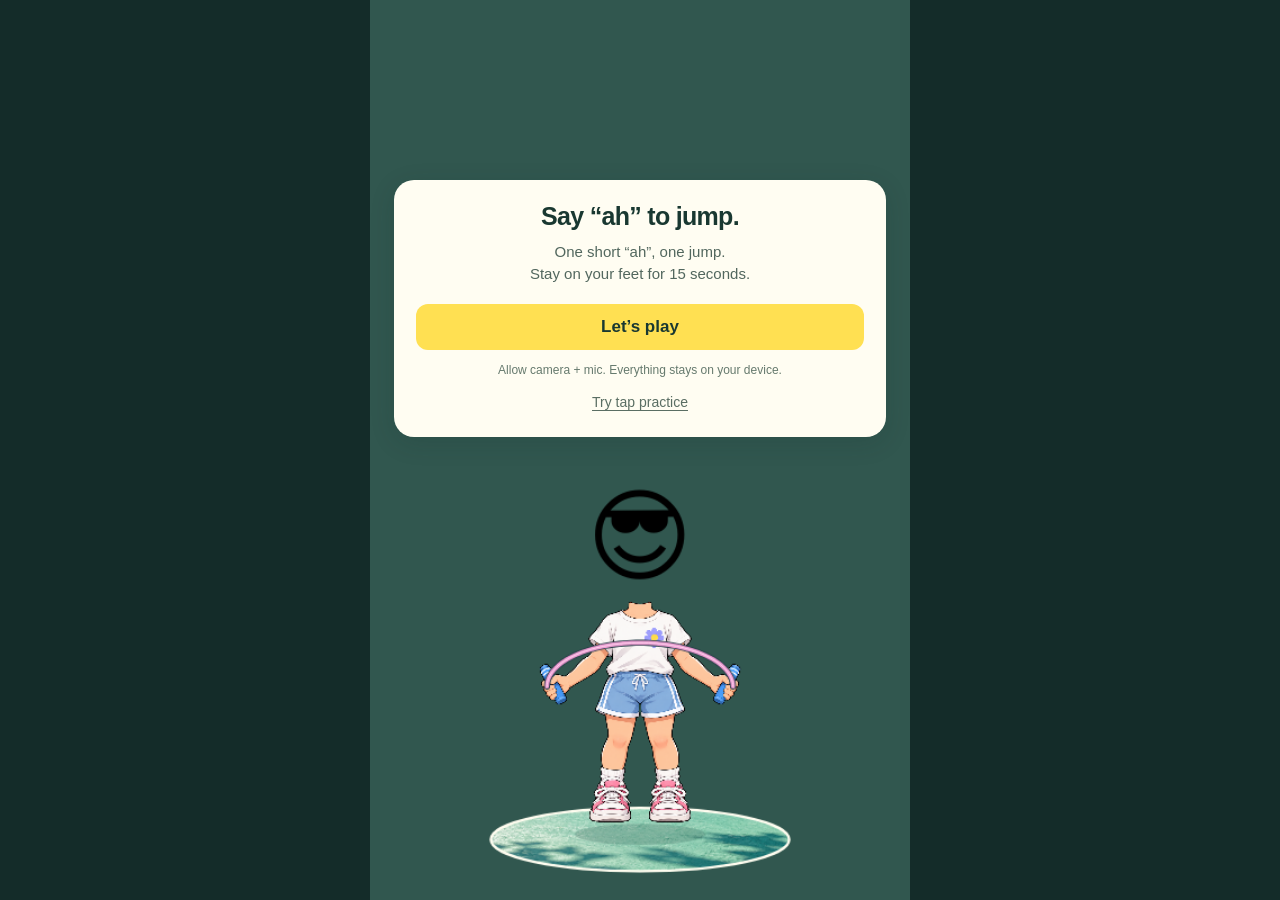
==== index.html @ 6514d91e "Publish Ah & Jump game files Co-Authored-By: Claude Fable 5.1 <noreply@anthropic.com>" ====
<!doctype html>
<html lang="en">
<head>
<meta charset="utf-8"><meta name="viewport" content="width=device-width,initial-scale=1,viewport-fit=cover"><meta name="theme-color" content="#142c29"><meta name="description" content="Say ah to jump. Keep your selfie character on its feet for 15 seconds."><title>Ah & Jump</title>
<link rel="icon" href="data:image/svg+xml,%3Csvg xmlns='http://www.w3.org/2000/svg' viewBox='0 0 40 40'%3E%3Crect width='40' height='40' rx='12' fill='%23ffe052'/%3E%3Ctext x='20' y='29' text-anchor='middle' font-size='30'%3E!%3C/text%3E%3C/svg%3E">
<link rel="stylesheet" href="./style.css?v=mic2">
</head>
<body><main class="shell" id="voice-app"><section class="phone" id="phone" aria-label="Ah and Jump game">
<div class="camera-tile" id="cameraTile" hidden><video id="camera" autoplay playsinline muted></video></div>
<canvas id="scene" width="480" height="840" aria-label="Jump rope game animation"></canvas>
<div class="hud" id="hud" hidden><div class="stat"><span>TIME LEFT</span><strong id="time">15.0<span>s</span></strong></div><div class="stat jumps"><span>JUMPS</span><strong id="score">0</strong></div></div>
<div class="countdown" id="countdown" aria-live="assertive" hidden></div>
<div class="pause-layer" id="pauseLayer" hidden><strong>Game paused</strong><p id="pauseReason"></p><button id="resume" hidden>Resume</button></div>
<div id="captureFlash" class="capture-flash"></div>
<div class="start-panel" id="startPanel"><h1>Say “ah” to jump.</h1><p>One short “ah”, one jump.<br>Stay on your feet for 15 seconds.</p><button class="primary" id="start">Let’s play</button><span class="privacy">Allow camera + mic. Everything stays on your device.</span><button class="text-button" id="practice">Try tap practice</button></div>
<div class="setup-panel" id="setupPanel" hidden><div class="spinner" id="spinner"></div><h2 id="setupTitle">Camera + microphone</h2><p id="setupText">Hold still and stay quiet for a moment.</p><button class="primary" id="setupMic" hidden>Enable microphone</button><button class="primary" id="retryCamera" hidden>Try again</button><button class="text-button" id="cancelSetup">Try tap practice</button></div>
<div class="mic-check" id="micCheck" hidden><h2>Say “ah” to start.</h2><p>One short sound. No need to shout.</p><div class="mic-meter" aria-label="Microphone level"><div id="micLevel"></div></div><button class="primary" id="enableMic" hidden>Enable microphone</button><button class="text-button" id="retryMic">Mic not responding? Try again</button></div>
<div class="play-controls" id="playControls" hidden><button class="jump-button" id="jump">Tap to jump · Space</button></div>
<div class="result-panel" id="resultPanel" hidden role="status"><span class="result-kicker" id="resultKicker"></span><h2 id="resultTitle">FACEPLANT!</h2><p id="resultMessage"></p><div class="result-stats"><div><strong id="resultTime">0.0s</strong><span>TIME</span></div><div><strong id="resultJumps">0</strong><span>JUMPS</span></div></div><button class="primary" id="replay">Try again</button><button class="text-button" id="retake">Retake selfie</button></div>
</section></main><script type="module" src="./app.mjs?v=no-coach"></script></body></html>
---- style.css ----
:root{font-family:ui-rounded,-apple-system,BlinkMacSystemFont,'Segoe UI',sans-serif;color:#193831;background:#142c29;font-synthesis:none}*{box-sizing:border-box}html,body{margin:0;width:100%;height:100%;overflow:hidden;overscroll-behavior:none}button{font:inherit;cursor:pointer;-webkit-tap-highlight-color:transparent}button:focus-visible{outline:3px solid #70c9ff;outline-offset:4px}[hidden]{display:none!important}.shell{position:fixed;inset:0 0 auto;height:100svh;height:var(--game-viewport-height,100dvh);display:flex;justify-content:center;overflow:hidden}.phone{position:relative;width:100%;height:100%;max-width:540px;overflow:hidden;isolation:isolate;background:#31574f}.camera-tile,#scene{position:absolute;inset:0;width:100%;height:100%}.camera-tile{pointer-events:none;overflow:hidden}.camera-tile video{display:block;width:100%;height:100%;object-fit:cover;transform:scaleX(-1)}.hud{position:absolute;top:max(24px,env(safe-area-inset-top));left:24px;right:24px;display:flex;justify-content:space-between;color:#fff;text-shadow:0 2px 6px #0009}.stat{display:flex;flex-direction:column;gap:3px}.stat>span{font-size:12px;letter-spacing:1px;font-weight:800}.stat strong{font-size:38px;font-weight:850;line-height:1;letter-spacing:-1px;font-variant-numeric:tabular-nums}.stat strong span{font-size:20px;margin-left:3px}.jumps{text-align:right}.start-panel,.setup-panel,.result-panel{position:absolute;left:24px;right:24px;top:20%;padding:22px;text-align:center;background:#fffdf2;border-radius:20px;box-shadow:0 6px 24px #102c2929}.start-panel h1,.setup-panel h2{font-size:25px;letter-spacing:-.7px;line-height:1.15;margin:0 0 10px}.start-panel p,.setup-panel p,.result-panel p{font-size:15px;line-height:1.5;margin:0 0 18px;color:#52675e}.primary,.pause-layer button{width:100%;border:0;border-radius:12px;padding:13px 18px;background:#ffe052;color:#193831;font-size:17px;font-weight:800}.primary:active{transform:scale(.98)}.text-button{display:block;margin:10px auto 0;padding:5px;border:0;background:none;color:#5a6e63;font-size:14px;text-decoration:underline;text-underline-offset:3px}.privacy{display:block;margin-top:12px;font-size:12px;line-height:1.4;color:#667a6e}.countdown{position:absolute;inset:25% 0 auto;text-align:center;font-size:112px;font-weight:900;color:#ffe052;-webkit-text-stroke:2px #193831;paint-order:stroke fill;text-shadow:3px 4px #193831;pointer-events:none}.countdown.pop{animation:pop .3s ease-out}@keyframes pop{from{transform:scale(1.2);opacity:.3}to{transform:scale(1);opacity:1}}.capture-flash{position:absolute;inset:0;background:white;opacity:0;pointer-events:none}.capture-flash.flash{animation:flash .35s ease-out}@keyframes flash{from{opacity:.7}to{opacity:0}}.spinner{width:20px;height:20px;border:3px solid #d8e1d8;border-top-color:#32503b;border-radius:50%;margin:0 auto 12px;animation:spin .8s linear infinite}@keyframes spin{to{transform:rotate(360deg)}}.play-controls{position:absolute;bottom:max(10px,env(safe-area-inset-bottom));left:0;right:0;text-align:center}.jump-button{border:0;border-radius:20px;background:#fffdf2e6;color:#193831;padding:10px 18px;font-weight:700;font-size:14px}.pause-layer{position:absolute;inset:0;z-index:10;background:#142c29bb;backdrop-filter:blur(4px);display:flex;flex-direction:column;align-items:center;justify-content:center;padding:40px;color:white;text-align:center}.pause-layer strong{font-size:25px}.pause-layer p{font-size:16px;line-height:1.5}.pause-layer button{max-width:220px}.result-panel{top:18%}.result-kicker{display:none}.result-panel h2{font-size:32px;letter-spacing:-1px;margin:0 0 10px;color:#e66b54}.result-panel.win h2{color:#254c37}.result-stats{display:flex;justify-content:center;gap:40px;margin:18px 0}.result-stats>div{display:flex;flex-direction:column;gap:4px}.result-stats strong{font-size:27px}.result-stats span{font-size:12px;font-weight:700;color:#667a6e}@media(max-height:600px){.start-panel,.setup-panel,.result-panel{top:15%;padding:16px}.start-panel h1{font-size:22px}.privacy{margin-top:8px}.start-panel p{margin-bottom:12px}}@media(prefers-reduced-motion:reduce){.countdown.pop,.capture-flash.flash{animation:none}}

/* Own the visible viewport, including when the host has transformed ancestors. */
#voice-app{position:fixed!important;top:var(--game-viewport-top,0px)!important;left:0!important;right:0!important;bottom:auto!important;margin:0!important;padding:0!important;border:0!important;width:100vw!important;max-width:none!important;height:var(--game-viewport-height,100dvh)!important;max-height:none!important;min-height:0!important;box-sizing:border-box!important;transform:none!important;display:flex!important;align-items:stretch!important;justify-content:center!important;background:#142c29;overflow:hidden!important;color:#193831}
#voice-app::backdrop{background:#142c29}
#voice-app>#phone{position:relative!important;inset:auto!important;margin:0!important;flex:0 0 100%;width:100%;height:100%!important;max-width:540px;transform:none!important;align-self:stretch!important}
#voice-app .camera-tile,#voice-app #scene{top:0!important;left:0!important;margin:0!important;display:block}
.mic-check{position:absolute;top:18%;left:24px;right:24px;padding:20px;border-radius:18px;text-align:center;background:#fffdf2}.mic-check h2{font-size:24px;margin:0 0 8px}.mic-check p{font-size:14px;margin:0 0 14px;color:#52675e}.mic-meter{height:6px;border-radius:6px;background:#dce5db;overflow:hidden;margin:0 12px 14px}.mic-meter>div{height:100%;background:#43a779;transform:scaleX(0);transform-origin:left}
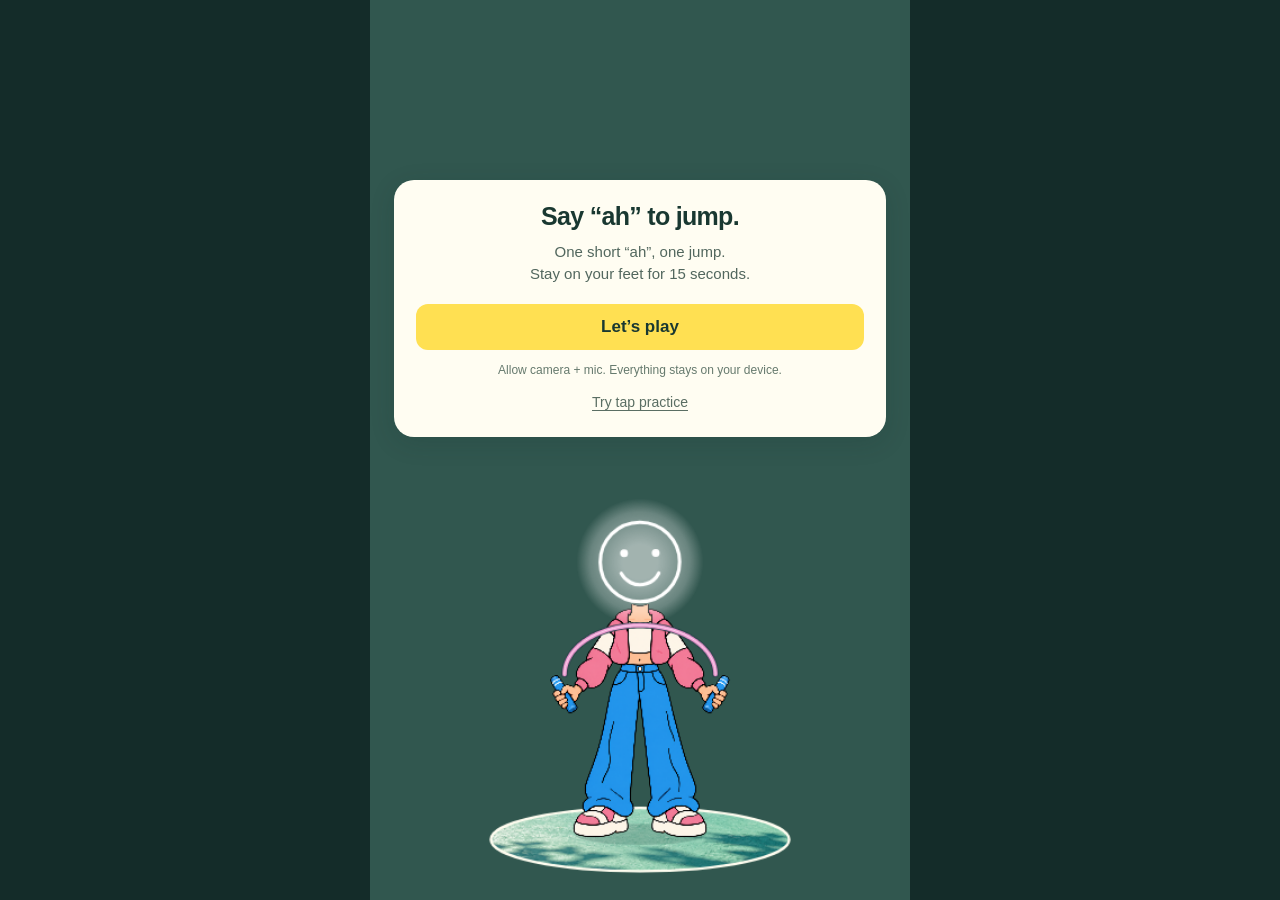
==== commit 985277b4: "Three outfits, per-body rope anchors, line-smiley placeholder head Co-Authored-By: Claude Fable 5.1 " ====
--- a/index.html
+++ b/index.html
@@ -17,4 +17,4 @@
 <div class="mic-check" id="micCheck" hidden><h2>Say “ah” to start.</h2><p>One short sound. No need to shout.</p><div class="mic-meter" aria-label="Microphone level"><div id="micLevel"></div></div><button class="primary" id="enableMic" hidden>Enable microphone</button><button class="text-button" id="retryMic">Mic not responding? Try again</button></div>
 <div class="play-controls" id="playControls" hidden><button class="jump-button" id="jump">Tap to jump · Space</button></div>
 <div class="result-panel" id="resultPanel" hidden role="status"><span class="result-kicker" id="resultKicker"></span><h2 id="resultTitle">FACEPLANT!</h2><p id="resultMessage"></p><div class="result-stats"><div><strong id="resultTime">0.0s</strong><span>TIME</span></div><div><strong id="resultJumps">0</strong><span>JUMPS</span></div></div><button class="primary" id="replay">Try again</button><button class="text-button" id="retake">Retake selfie</button></div>
-</section></main><script type="module" src="./app.mjs?v=no-coach"></script></body></html>
+</section></main><script type="module" src="./app.mjs?v=bodies3"></script></body></html>
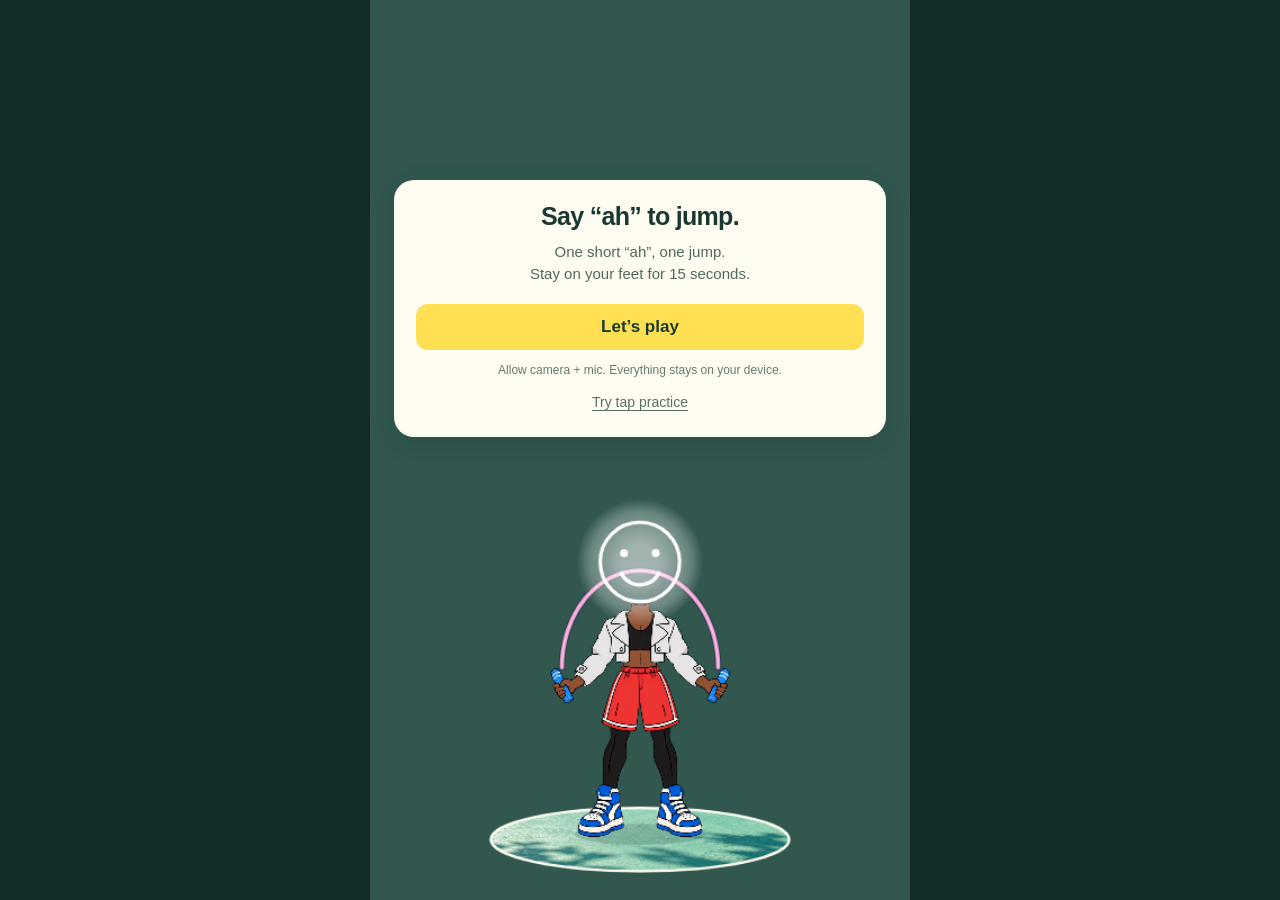
==== commit ed3d4420: "Rope swings back-to-front Co-Authored-By: Claude Fable 5.1 <noreply@anthropic.com>" ====
--- a/index.html
+++ b/index.html
@@ -17,4 +17,4 @@
 <div class="mic-check" id="micCheck" hidden><h2>Say “ah” to start.</h2><p>One short sound. No need to shout.</p><div class="mic-meter" aria-label="Microphone level"><div id="micLevel"></div></div><button class="primary" id="enableMic" hidden>Enable microphone</button><button class="text-button" id="retryMic">Mic not responding? Try again</button></div>
 <div class="play-controls" id="playControls" hidden><button class="jump-button" id="jump">Tap to jump · Space</button></div>
 <div class="result-panel" id="resultPanel" hidden role="status"><span class="result-kicker" id="resultKicker"></span><h2 id="resultTitle">FACEPLANT!</h2><p id="resultMessage"></p><div class="result-stats"><div><strong id="resultTime">0.0s</strong><span>TIME</span></div><div><strong id="resultJumps">0</strong><span>JUMPS</span></div></div><button class="primary" id="replay">Try again</button><button class="text-button" id="retake">Retake selfie</button></div>
-</section></main><script type="module" src="./app.mjs?v=bodies3"></script></body></html>
+</section></main><script type="module" src="./app.mjs?v=rope-fwd"></script></body></html>
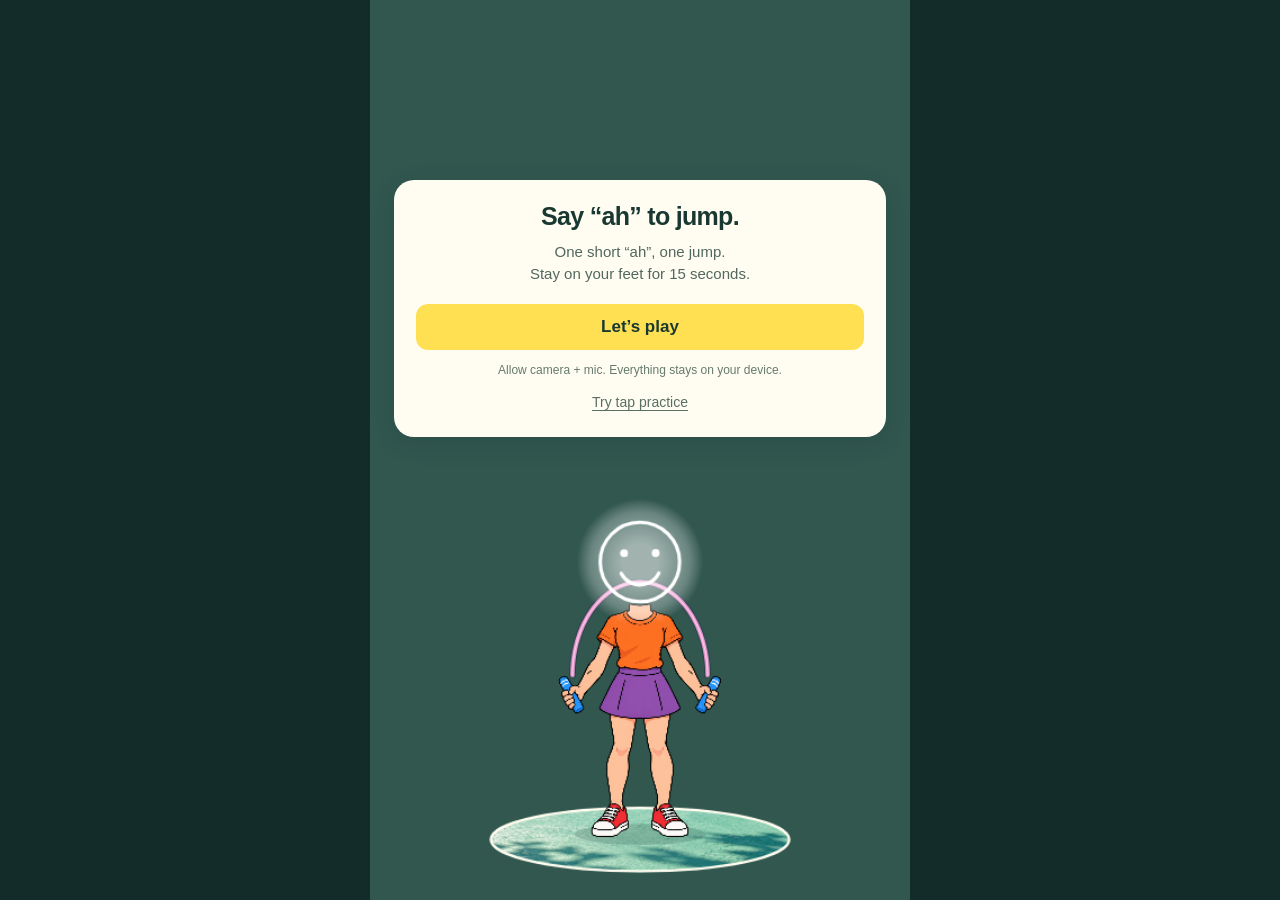
==== commit 70d4fc8e: "Plain result: Congrats / You lose plus a Replay button Co-Authored-By: Claude Fable 5.1 <noreply@ant" ====
--- a/index.html
+++ b/index.html
@@ -3,7 +3,7 @@
 <head>
 <meta charset="utf-8"><meta name="viewport" content="width=device-width,initial-scale=1,viewport-fit=cover"><meta name="theme-color" content="#142c29"><meta name="description" content="Say ah to jump. Keep your selfie character on its feet for 15 seconds."><title>Ah & Jump</title>
 <link rel="icon" href="data:image/svg+xml,%3Csvg xmlns='http://www.w3.org/2000/svg' viewBox='0 0 40 40'%3E%3Crect width='40' height='40' rx='12' fill='%23ffe052'/%3E%3Ctext x='20' y='29' text-anchor='middle' font-size='30'%3E!%3C/text%3E%3C/svg%3E">
-<link rel="stylesheet" href="./style.css?v=mic2">
+<link rel="stylesheet" href="./style.css?v=plain">
 </head>
 <body><main class="shell" id="voice-app"><section class="phone" id="phone" aria-label="Ah and Jump game">
 <div class="camera-tile" id="cameraTile" hidden><video id="camera" autoplay playsinline muted></video></div>
@@ -16,5 +16,5 @@
 <div class="setup-panel" id="setupPanel" hidden><div class="spinner" id="spinner"></div><h2 id="setupTitle">Camera + microphone</h2><p id="setupText">Hold still and stay quiet for a moment.</p><button class="primary" id="setupMic" hidden>Enable microphone</button><button class="primary" id="retryCamera" hidden>Try again</button><button class="text-button" id="cancelSetup">Try tap practice</button></div>
 <div class="mic-check" id="micCheck" hidden><h2>Say “ah” to start.</h2><p>One short sound. No need to shout.</p><div class="mic-meter" aria-label="Microphone level"><div id="micLevel"></div></div><button class="primary" id="enableMic" hidden>Enable microphone</button><button class="text-button" id="retryMic">Mic not responding? Try again</button></div>
 <div class="play-controls" id="playControls" hidden><button class="jump-button" id="jump">Tap to jump · Space</button></div>
-<div class="result-panel" id="resultPanel" hidden role="status"><span class="result-kicker" id="resultKicker"></span><h2 id="resultTitle">FACEPLANT!</h2><p id="resultMessage"></p><div class="result-stats"><div><strong id="resultTime">0.0s</strong><span>TIME</span></div><div><strong id="resultJumps">0</strong><span>JUMPS</span></div></div><button class="primary" id="replay">Try again</button><button class="text-button" id="retake">Retake selfie</button></div>
-</section></main><script type="module" src="./app.mjs?v=rope-fwd"></script></body></html>
+<div class="result-panel" id="resultPanel" hidden role="status"><h2 id="resultTitle">Congrats</h2><button class="replay" id="replay">Replay</button></div>
+</section></main><script type="module" src="./app.mjs?v=plain-result"></script></body></html>
--- a/style.css
+++ b/style.css
@@ -1,4 +1,4 @@
-:root{font-family:ui-rounded,-apple-system,BlinkMacSystemFont,'Segoe UI',sans-serif;color:#193831;background:#142c29;font-synthesis:none}*{box-sizing:border-box}html,body{margin:0;width:100%;height:100%;overflow:hidden;overscroll-behavior:none}button{font:inherit;cursor:pointer;-webkit-tap-highlight-color:transparent}button:focus-visible{outline:3px solid #70c9ff;outline-offset:4px}[hidden]{display:none!important}.shell{position:fixed;inset:0 0 auto;height:100svh;height:var(--game-viewport-height,100dvh);display:flex;justify-content:center;overflow:hidden}.phone{position:relative;width:100%;height:100%;max-width:540px;overflow:hidden;isolation:isolate;background:#31574f}.camera-tile,#scene{position:absolute;inset:0;width:100%;height:100%}.camera-tile{pointer-events:none;overflow:hidden}.camera-tile video{display:block;width:100%;height:100%;object-fit:cover;transform:scaleX(-1)}.hud{position:absolute;top:max(24px,env(safe-area-inset-top));left:24px;right:24px;display:flex;justify-content:space-between;color:#fff;text-shadow:0 2px 6px #0009}.stat{display:flex;flex-direction:column;gap:3px}.stat>span{font-size:12px;letter-spacing:1px;font-weight:800}.stat strong{font-size:38px;font-weight:850;line-height:1;letter-spacing:-1px;font-variant-numeric:tabular-nums}.stat strong span{font-size:20px;margin-left:3px}.jumps{text-align:right}.start-panel,.setup-panel,.result-panel{position:absolute;left:24px;right:24px;top:20%;padding:22px;text-align:center;background:#fffdf2;border-radius:20px;box-shadow:0 6px 24px #102c2929}.start-panel h1,.setup-panel h2{font-size:25px;letter-spacing:-.7px;line-height:1.15;margin:0 0 10px}.start-panel p,.setup-panel p,.result-panel p{font-size:15px;line-height:1.5;margin:0 0 18px;color:#52675e}.primary,.pause-layer button{width:100%;border:0;border-radius:12px;padding:13px 18px;background:#ffe052;color:#193831;font-size:17px;font-weight:800}.primary:active{transform:scale(.98)}.text-button{display:block;margin:10px auto 0;padding:5px;border:0;background:none;color:#5a6e63;font-size:14px;text-decoration:underline;text-underline-offset:3px}.privacy{display:block;margin-top:12px;font-size:12px;line-height:1.4;color:#667a6e}.countdown{position:absolute;inset:25% 0 auto;text-align:center;font-size:112px;font-weight:900;color:#ffe052;-webkit-text-stroke:2px #193831;paint-order:stroke fill;text-shadow:3px 4px #193831;pointer-events:none}.countdown.pop{animation:pop .3s ease-out}@keyframes pop{from{transform:scale(1.2);opacity:.3}to{transform:scale(1);opacity:1}}.capture-flash{position:absolute;inset:0;background:white;opacity:0;pointer-events:none}.capture-flash.flash{animation:flash .35s ease-out}@keyframes flash{from{opacity:.7}to{opacity:0}}.spinner{width:20px;height:20px;border:3px solid #d8e1d8;border-top-color:#32503b;border-radius:50%;margin:0 auto 12px;animation:spin .8s linear infinite}@keyframes spin{to{transform:rotate(360deg)}}.play-controls{position:absolute;bottom:max(10px,env(safe-area-inset-bottom));left:0;right:0;text-align:center}.jump-button{border:0;border-radius:20px;background:#fffdf2e6;color:#193831;padding:10px 18px;font-weight:700;font-size:14px}.pause-layer{position:absolute;inset:0;z-index:10;background:#142c29bb;backdrop-filter:blur(4px);display:flex;flex-direction:column;align-items:center;justify-content:center;padding:40px;color:white;text-align:center}.pause-layer strong{font-size:25px}.pause-layer p{font-size:16px;line-height:1.5}.pause-layer button{max-width:220px}.result-panel{top:18%}.result-kicker{display:none}.result-panel h2{font-size:32px;letter-spacing:-1px;margin:0 0 10px;color:#e66b54}.result-panel.win h2{color:#254c37}.result-stats{display:flex;justify-content:center;gap:40px;margin:18px 0}.result-stats>div{display:flex;flex-direction:column;gap:4px}.result-stats strong{font-size:27px}.result-stats span{font-size:12px;font-weight:700;color:#667a6e}@media(max-height:600px){.start-panel,.setup-panel,.result-panel{top:15%;padding:16px}.start-panel h1{font-size:22px}.privacy{margin-top:8px}.start-panel p{margin-bottom:12px}}@media(prefers-reduced-motion:reduce){.countdown.pop,.capture-flash.flash{animation:none}}
+:root{font-family:ui-rounded,-apple-system,BlinkMacSystemFont,'Segoe UI',sans-serif;color:#193831;background:#142c29;font-synthesis:none}*{box-sizing:border-box}html,body{margin:0;width:100%;height:100%;overflow:hidden;overscroll-behavior:none}button{font:inherit;cursor:pointer;-webkit-tap-highlight-color:transparent}button:focus-visible{outline:3px solid #70c9ff;outline-offset:4px}[hidden]{display:none!important}.shell{position:fixed;inset:0 0 auto;height:100svh;height:var(--game-viewport-height,100dvh);display:flex;justify-content:center;overflow:hidden}.phone{position:relative;width:100%;height:100%;max-width:540px;overflow:hidden;isolation:isolate;background:#31574f}.camera-tile,#scene{position:absolute;inset:0;width:100%;height:100%}.camera-tile{pointer-events:none;overflow:hidden}.camera-tile video{display:block;width:100%;height:100%;object-fit:cover;transform:scaleX(-1)}.hud{position:absolute;top:max(24px,env(safe-area-inset-top));left:24px;right:24px;display:flex;justify-content:space-between;color:#fff;text-shadow:0 2px 6px #0009}.stat{display:flex;flex-direction:column;gap:3px}.stat>span{font-size:12px;letter-spacing:1px;font-weight:800}.stat strong{font-size:38px;font-weight:850;line-height:1;letter-spacing:-1px;font-variant-numeric:tabular-nums}.stat strong span{font-size:20px;margin-left:3px}.jumps{text-align:right}.start-panel,.setup-panel{position:absolute;left:24px;right:24px;top:20%;padding:22px;text-align:center;background:#fffdf2;border-radius:20px;box-shadow:0 6px 24px #102c2929}.start-panel h1,.setup-panel h2{font-size:25px;letter-spacing:-.7px;line-height:1.15;margin:0 0 10px}.start-panel p,.setup-panel p{font-size:15px;line-height:1.5;margin:0 0 18px;color:#52675e}.primary,.pause-layer button{width:100%;border:0;border-radius:12px;padding:13px 18px;background:#ffe052;color:#193831;font-size:17px;font-weight:800}.primary:active{transform:scale(.98)}.text-button{display:block;margin:10px auto 0;padding:5px;border:0;background:none;color:#5a6e63;font-size:14px;text-decoration:underline;text-underline-offset:3px}.privacy{display:block;margin-top:12px;font-size:12px;line-height:1.4;color:#667a6e}.countdown{position:absolute;inset:25% 0 auto;text-align:center;font-size:112px;font-weight:900;color:#ffe052;-webkit-text-stroke:2px #193831;paint-order:stroke fill;text-shadow:3px 4px #193831;pointer-events:none}.countdown.pop{animation:pop .3s ease-out}@keyframes pop{from{transform:scale(1.2);opacity:.3}to{transform:scale(1);opacity:1}}.capture-flash{position:absolute;inset:0;background:white;opacity:0;pointer-events:none}.capture-flash.flash{animation:flash .35s ease-out}@keyframes flash{from{opacity:.7}to{opacity:0}}.spinner{width:20px;height:20px;border:3px solid #d8e1d8;border-top-color:#32503b;border-radius:50%;margin:0 auto 12px;animation:spin .8s linear infinite}@keyframes spin{to{transform:rotate(360deg)}}.play-controls{position:absolute;bottom:max(10px,env(safe-area-inset-bottom));left:0;right:0;text-align:center}.jump-button{border:0;border-radius:20px;background:#fffdf2e6;color:#193831;padding:10px 18px;font-weight:700;font-size:14px}.pause-layer{position:absolute;inset:0;z-index:10;background:#142c29bb;backdrop-filter:blur(4px);display:flex;flex-direction:column;align-items:center;justify-content:center;padding:40px;color:white;text-align:center}.pause-layer strong{font-size:25px}.pause-layer p{font-size:16px;line-height:1.5}.pause-layer button{max-width:220px}@media(max-height:600px){.start-panel,.setup-panel{top:15%;padding:16px}.start-panel h1{font-size:22px}.privacy{margin-top:8px}.start-panel p{margin-bottom:12px}}@media(prefers-reduced-motion:reduce){.countdown.pop,.capture-flash.flash{animation:none}}
 
 /* Own the visible viewport, including when the host has transformed ancestors. */
 #voice-app{position:fixed!important;top:var(--game-viewport-top,0px)!important;left:0!important;right:0!important;bottom:auto!important;margin:0!important;padding:0!important;border:0!important;width:100vw!important;max-width:none!important;height:var(--game-viewport-height,100dvh)!important;max-height:none!important;min-height:0!important;box-sizing:border-box!important;transform:none!important;display:flex!important;align-items:stretch!important;justify-content:center!important;background:#142c29;overflow:hidden!important;color:#193831}
@@ -6,3 +6,10 @@
 #voice-app>#phone{position:relative!important;inset:auto!important;margin:0!important;flex:0 0 100%;width:100%;height:100%!important;max-width:540px;transform:none!important;align-self:stretch!important}
 #voice-app .camera-tile,#voice-app #scene{top:0!important;left:0!important;margin:0!important;display:block}
 .mic-check{position:absolute;top:18%;left:24px;right:24px;padding:20px;border-radius:18px;text-align:center;background:#fffdf2}.mic-check h2{font-size:24px;margin:0 0 8px}.mic-check p{font-size:14px;margin:0 0 14px;color:#52675e}.mic-meter{height:6px;border-radius:6px;background:#dce5db;overflow:hidden;margin:0 12px 14px}.mic-meter>div{height:100%;background:#43a779;transform:scaleX(0);transform-origin:left}
+
+/* Result: one line of text and a replay button, no card. Kept inside the core zone. */
+.result-panel{position:absolute;left:0;right:0;top:22%;display:flex;flex-direction:column;align-items:center;gap:22px;text-align:center;pointer-events:none;animation:pop .3s ease-out}
+.result-panel h2{margin:0;font-size:58px;line-height:1;font-weight:900;letter-spacing:-1px;color:#ffe052;-webkit-text-stroke:2px #193831;paint-order:stroke fill;text-shadow:3px 4px #193831}
+.result-panel:not(.win) h2{color:#ff9a8d}
+.replay{pointer-events:auto;border:0;border-radius:999px;padding:13px 34px;background:#ffe052;color:#193831;font-size:17px;font-weight:800;box-shadow:0 6px 18px #0004}
+.replay:active{transform:scale(.96)}
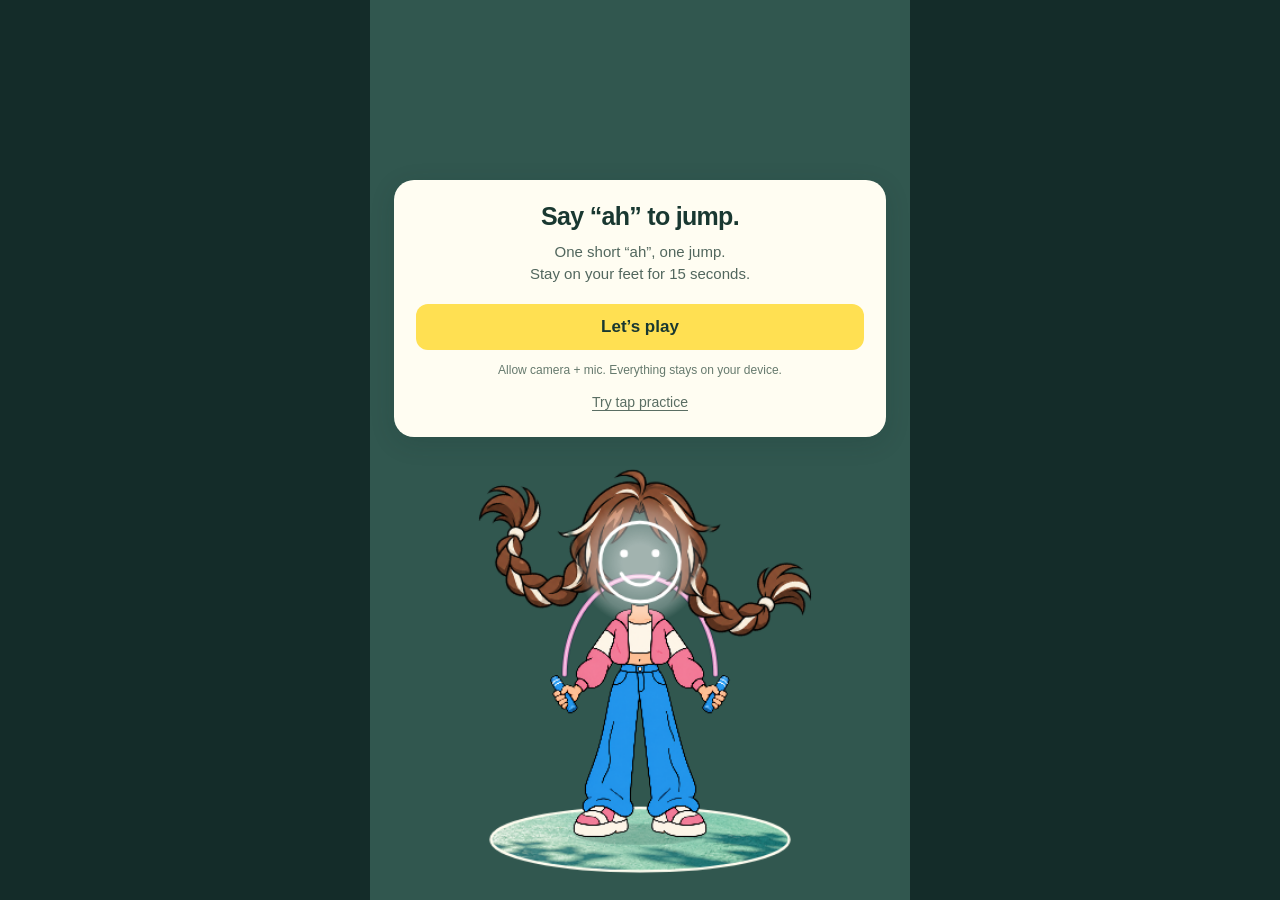
==== commit d3507fb8: "Braids and ponytail that swing with the jump, salon ending stingers, synthesized music bed Co-Author" ====
--- a/index.html
+++ b/index.html
@@ -17,4 +17,4 @@
 <div class="mic-check" id="micCheck" hidden><h2>Say “ah” to start.</h2><p>One short sound. No need to shout.</p><div class="mic-meter" aria-label="Microphone level"><div id="micLevel"></div></div><button class="primary" id="enableMic" hidden>Enable microphone</button><button class="text-button" id="retryMic">Mic not responding? Try again</button></div>
 <div class="play-controls" id="playControls" hidden><button class="jump-button" id="jump">Tap to jump · Space</button></div>
 <div class="result-panel" id="resultPanel" hidden role="status"><h2 id="resultTitle">Congrats</h2><button class="replay" id="replay">Replay</button></div>
-</section></main><script type="module" src="./app.mjs?v=plain-result"></script></body></html>
+</section></main><script type="module" src="./app.mjs?v=hair-music"></script></body></html>
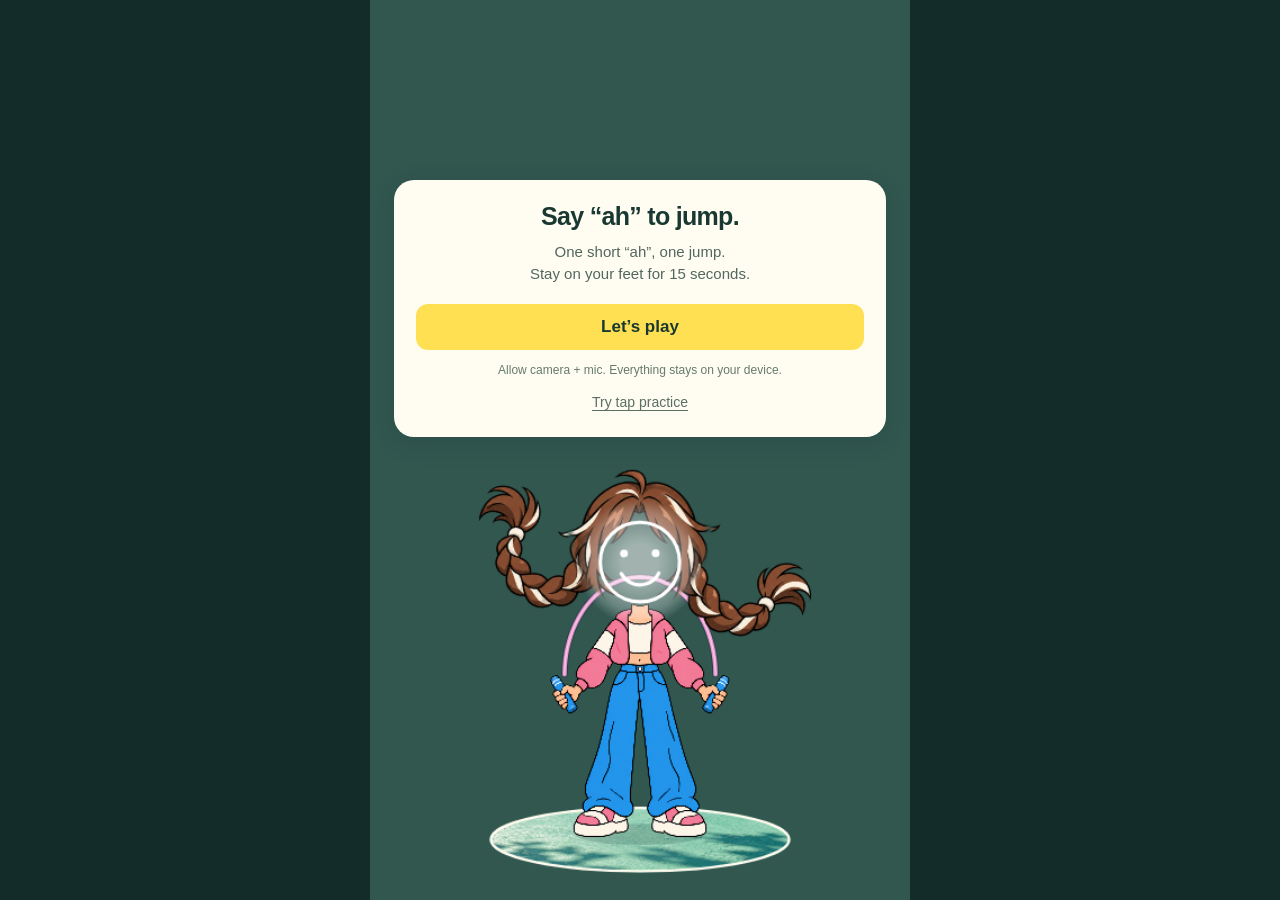
==== commit ca2282b8: "Always load the latest script and styles: per-minute cache-busting loader Co-Authored-By: Claude Fab" ====
--- a/index.html
+++ b/index.html
@@ -3,7 +3,7 @@
 <head>
 <meta charset="utf-8"><meta name="viewport" content="width=device-width,initial-scale=1,viewport-fit=cover"><meta name="theme-color" content="#142c29"><meta name="description" content="Say ah to jump. Keep your selfie character on its feet for 15 seconds."><title>Ah & Jump</title>
 <link rel="icon" href="data:image/svg+xml,%3Csvg xmlns='http://www.w3.org/2000/svg' viewBox='0 0 40 40'%3E%3Crect width='40' height='40' rx='12' fill='%23ffe052'/%3E%3Ctext x='20' y='29' text-anchor='middle' font-size='30'%3E!%3C/text%3E%3C/svg%3E">
-<link rel="stylesheet" href="./style.css?v=plain">
+<script>(function(){var t=Math.floor(Date.now()/6e4);var l=document.createElement("link");l.rel="stylesheet";l.href="./style.css?t="+t;document.head.appendChild(l);window.__t=t})()</script>
 </head>
 <body><main class="shell" id="voice-app"><section class="phone" id="phone" aria-label="Ah and Jump game">
 <div class="camera-tile" id="cameraTile" hidden><video id="camera" autoplay playsinline muted></video></div>
@@ -17,4 +17,4 @@
 <div class="mic-check" id="micCheck" hidden><h2>Say “ah” to start.</h2><p>One short sound. No need to shout.</p><div class="mic-meter" aria-label="Microphone level"><div id="micLevel"></div></div><button class="primary" id="enableMic" hidden>Enable microphone</button><button class="text-button" id="retryMic">Mic not responding? Try again</button></div>
 <div class="play-controls" id="playControls" hidden><button class="jump-button" id="jump">Tap to jump · Space</button></div>
 <div class="result-panel" id="resultPanel" hidden role="status"><h2 id="resultTitle">Congrats</h2><button class="replay" id="replay">Replay</button></div>
-</section></main><script type="module" src="./app.mjs?v=hair-music"></script></body></html>
+</section></main><script>(function(){var s=document.createElement("script");s.type="module";s.src="./app.mjs?t="+window.__t;document.body.appendChild(s)})()</script></body></html>
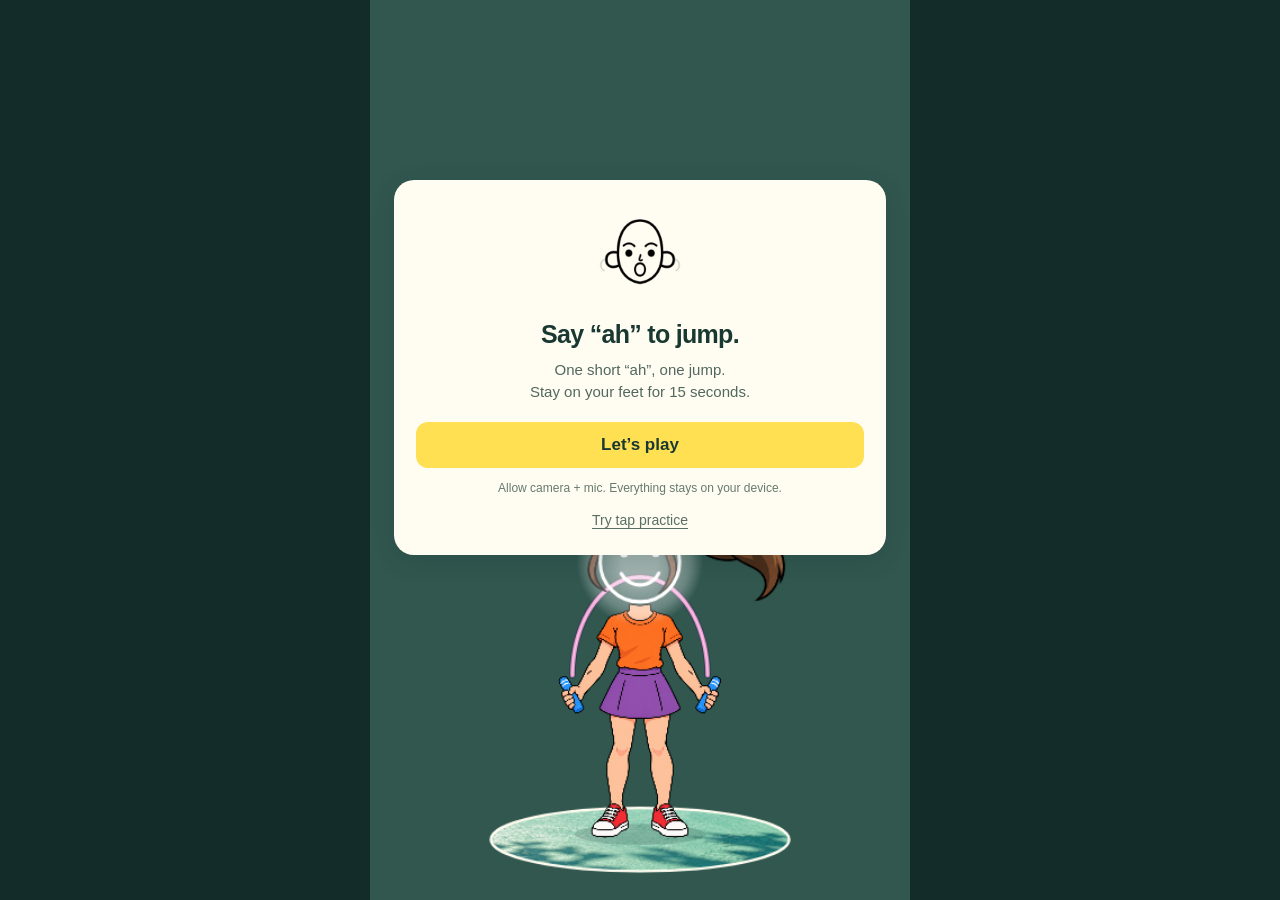
==== commit 0ce8ce7c: "Guide: Bella's white line character animation Co-Authored-By: Claude Fable 5.1 <noreply@anthropic.co" ====
--- a/index.html
+++ b/index.html
@@ -12,9 +12,9 @@
 <div class="countdown" id="countdown" aria-live="assertive" hidden></div>
 <div class="pause-layer" id="pauseLayer" hidden><strong>Game paused</strong><p id="pauseReason"></p><button id="resume" hidden>Resume</button></div>
 <div id="captureFlash" class="capture-flash"></div>
-<div class="start-panel" id="startPanel"><h1>Say “ah” to jump.</h1><p>One short “ah”, one jump.<br>Stay on your feet for 15 seconds.</p><button class="primary" id="start">Let’s play</button><span class="privacy">Allow camera + mic. Everything stays on your device.</span><button class="text-button" id="practice">Try tap practice</button></div>
+<div class="start-panel" id="startPanel"><img class="gimg" src="./assets/guide/ah.webp" alt="" /><h1>Say “ah” to jump.</h1><p>One short “ah”, one jump.<br>Stay on your feet for 15 seconds.</p><button class="primary" id="start">Let’s play</button><span class="privacy">Allow camera + mic. Everything stays on your device.</span><button class="text-button" id="practice">Try tap practice</button></div>
 <div class="setup-panel" id="setupPanel" hidden><div class="spinner" id="spinner"></div><h2 id="setupTitle">Camera + microphone</h2><p id="setupText">Hold still and stay quiet for a moment.</p><button class="primary" id="setupMic" hidden>Enable microphone</button><button class="primary" id="retryCamera" hidden>Try again</button><button class="text-button" id="cancelSetup">Try tap practice</button></div>
-<div class="mic-check" id="micCheck" hidden><h2>Say “ah” to start.</h2><p>One short sound. No need to shout.</p><div class="mic-meter" aria-label="Microphone level"><div id="micLevel"></div></div><button class="primary" id="enableMic" hidden>Enable microphone</button><button class="text-button" id="retryMic">Mic not responding? Try again</button></div>
+<div class="mic-check" id="micCheck" hidden><img class="gimg" src="./assets/guide/ah.webp" alt="" /><h2>Say “ah” to start.</h2><p>One short sound. No need to shout.</p><div class="mic-meter" aria-label="Microphone level"><div id="micLevel"></div></div><button class="primary" id="enableMic" hidden>Enable microphone</button><button class="text-button" id="retryMic">Mic not responding? Try again</button></div>
 <div class="play-controls" id="playControls" hidden><button class="jump-button" id="jump">Tap to jump · Space</button></div>
 <div class="result-panel" id="resultPanel" hidden role="status"><h2 id="resultTitle">Congrats</h2><button class="replay" id="replay">Replay</button></div>
 </section></main><script>(function(){var s=document.createElement("script");s.type="module";s.src="./app.mjs?t="+window.__t;document.body.appendChild(s)})()</script></body></html>
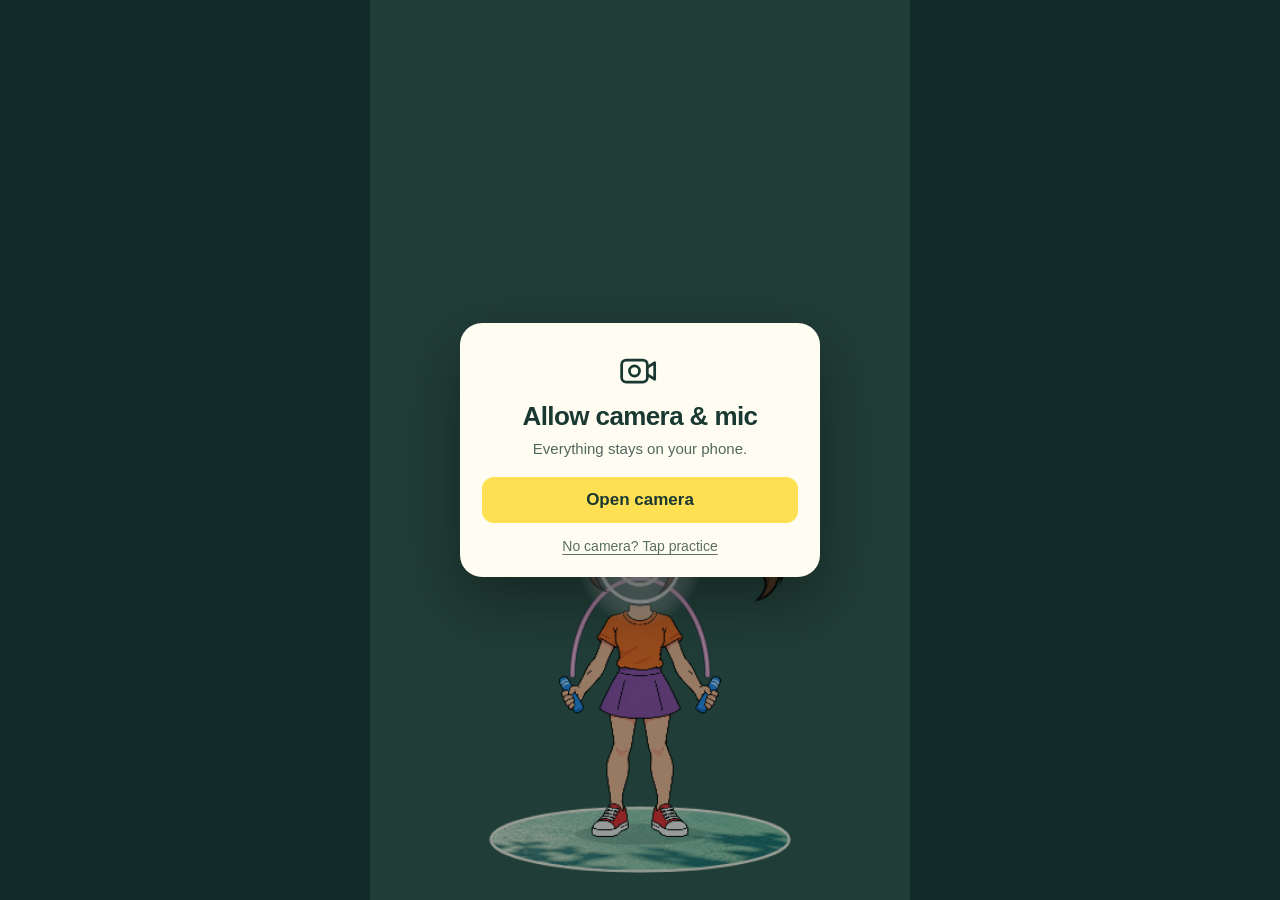
==== commit ed32d702: "Ah! Jump: shared template entry (camera card, guide on a frosted scrim, one ah goes straight to GO) " ====
--- a/index.html
+++ b/index.html
@@ -5,16 +5,26 @@
 <link rel="icon" href="data:image/svg+xml,%3Csvg xmlns='http://www.w3.org/2000/svg' viewBox='0 0 40 40'%3E%3Crect width='40' height='40' rx='12' fill='%23ffe052'/%3E%3Ctext x='20' y='29' text-anchor='middle' font-size='30'%3E!%3C/text%3E%3C/svg%3E">
 <script>(function(){var t=Math.floor(Date.now()/6e4);var l=document.createElement("link");l.rel="stylesheet";l.href="./style.css?t="+t;document.head.appendChild(l);window.__t=t})()</script>
 </head>
-<body><main class="shell" id="voice-app"><section class="phone" id="phone" aria-label="Ah and Jump game">
+<body><main class="shell tpl" id="voice-app"><section class="phone" id="phone" aria-label="Ah and Jump game">
 <div class="camera-tile" id="cameraTile" hidden><video id="camera" autoplay playsinline muted></video></div>
 <canvas id="scene" width="480" height="840" aria-label="Jump rope game animation"></canvas>
 <div class="hud" id="hud" hidden><div class="stat"><span>TIME LEFT</span><strong id="time">15.0<span>s</span></strong></div><div class="stat jumps"><span>JUMPS</span><strong id="score">0</strong></div></div>
 <div class="countdown" id="countdown" aria-live="assertive" hidden></div>
 <div class="pause-layer" id="pauseLayer" hidden><strong>Game paused</strong><p id="pauseReason"></p><button id="resume" hidden>Resume</button></div>
 <div id="captureFlash" class="capture-flash"></div>
-<div class="start-panel" id="startPanel"><img class="gimg" src="./assets/guide/ah.webp" alt="" /><h1>Say “ah” to jump.</h1><p>One short “ah”, one jump.<br>Stay on your feet for 15 seconds.</p><button class="primary" id="start">Let’s play</button><span class="privacy">Allow camera + mic. Everything stays on your device.</span><button class="text-button" id="practice">Try tap practice</button></div>
+<div class="start-panel" id="startPanel"><div class="gate">
+<svg viewBox="0 0 48 48" width="44" height="44" fill="none" stroke="#193831" stroke-width="3" stroke-linecap="round" stroke-linejoin="round" aria-hidden="true"><rect x="4" y="12" width="28" height="24" rx="5"/><path d="M32 20l8-5v18l-8-5"/><circle cx="18" cy="24" r="5.5"/></svg>
+<h2>Allow camera &amp; mic</h2><p>Everything stays on your phone.</p>
+<button class="primary" id="start">Open camera</button><button class="text-button" id="practice">No camera? Tap practice</button>
+</div></div>
 <div class="setup-panel" id="setupPanel" hidden><div class="spinner" id="spinner"></div><h2 id="setupTitle">Camera + microphone</h2><p id="setupText">Hold still and stay quiet for a moment.</p><button class="primary" id="setupMic" hidden>Enable microphone</button><button class="primary" id="retryCamera" hidden>Try again</button><button class="text-button" id="cancelSetup">Try tap practice</button></div>
-<div class="mic-check" id="micCheck" hidden><img class="gimg" src="./assets/guide/ah.webp" alt="" /><h2>Say “ah” to start.</h2><p>One short sound. No need to shout.</p><div class="mic-meter" aria-label="Microphone level"><div id="micLevel"></div></div><button class="primary" id="enableMic" hidden>Enable microphone</button><button class="text-button" id="retryMic">Mic not responding? Try again</button></div>
+<div class="mic-check" id="micCheck" hidden>
+<img class="gimg" src="./assets/guide/ah.webp" alt="" />
+<h2>Say “ah” to jump</h2><p>One short sound, one jump.</p>
+<em class="cta">Say “ah” to start</em>
+<div class="mic-meter" aria-label="Microphone level"><div id="micLevel"></div></div>
+<button class="primary" id="enableMic" hidden>Enable microphone</button><button class="text-button" id="retryMic">Mic not responding? Try again</button>
+</div>
 <div class="play-controls" id="playControls" hidden><button class="jump-button" id="jump">Tap to jump · Space</button></div>
 <div class="result-panel" id="resultPanel" hidden role="status"><h2 id="resultTitle">Congrats</h2><button class="replay" id="replay">Replay</button></div>
 </section></main><script>(function(){var s=document.createElement("script");s.type="module";s.src="./app.mjs?t="+window.__t;document.body.appendChild(s)})()</script></body></html>
